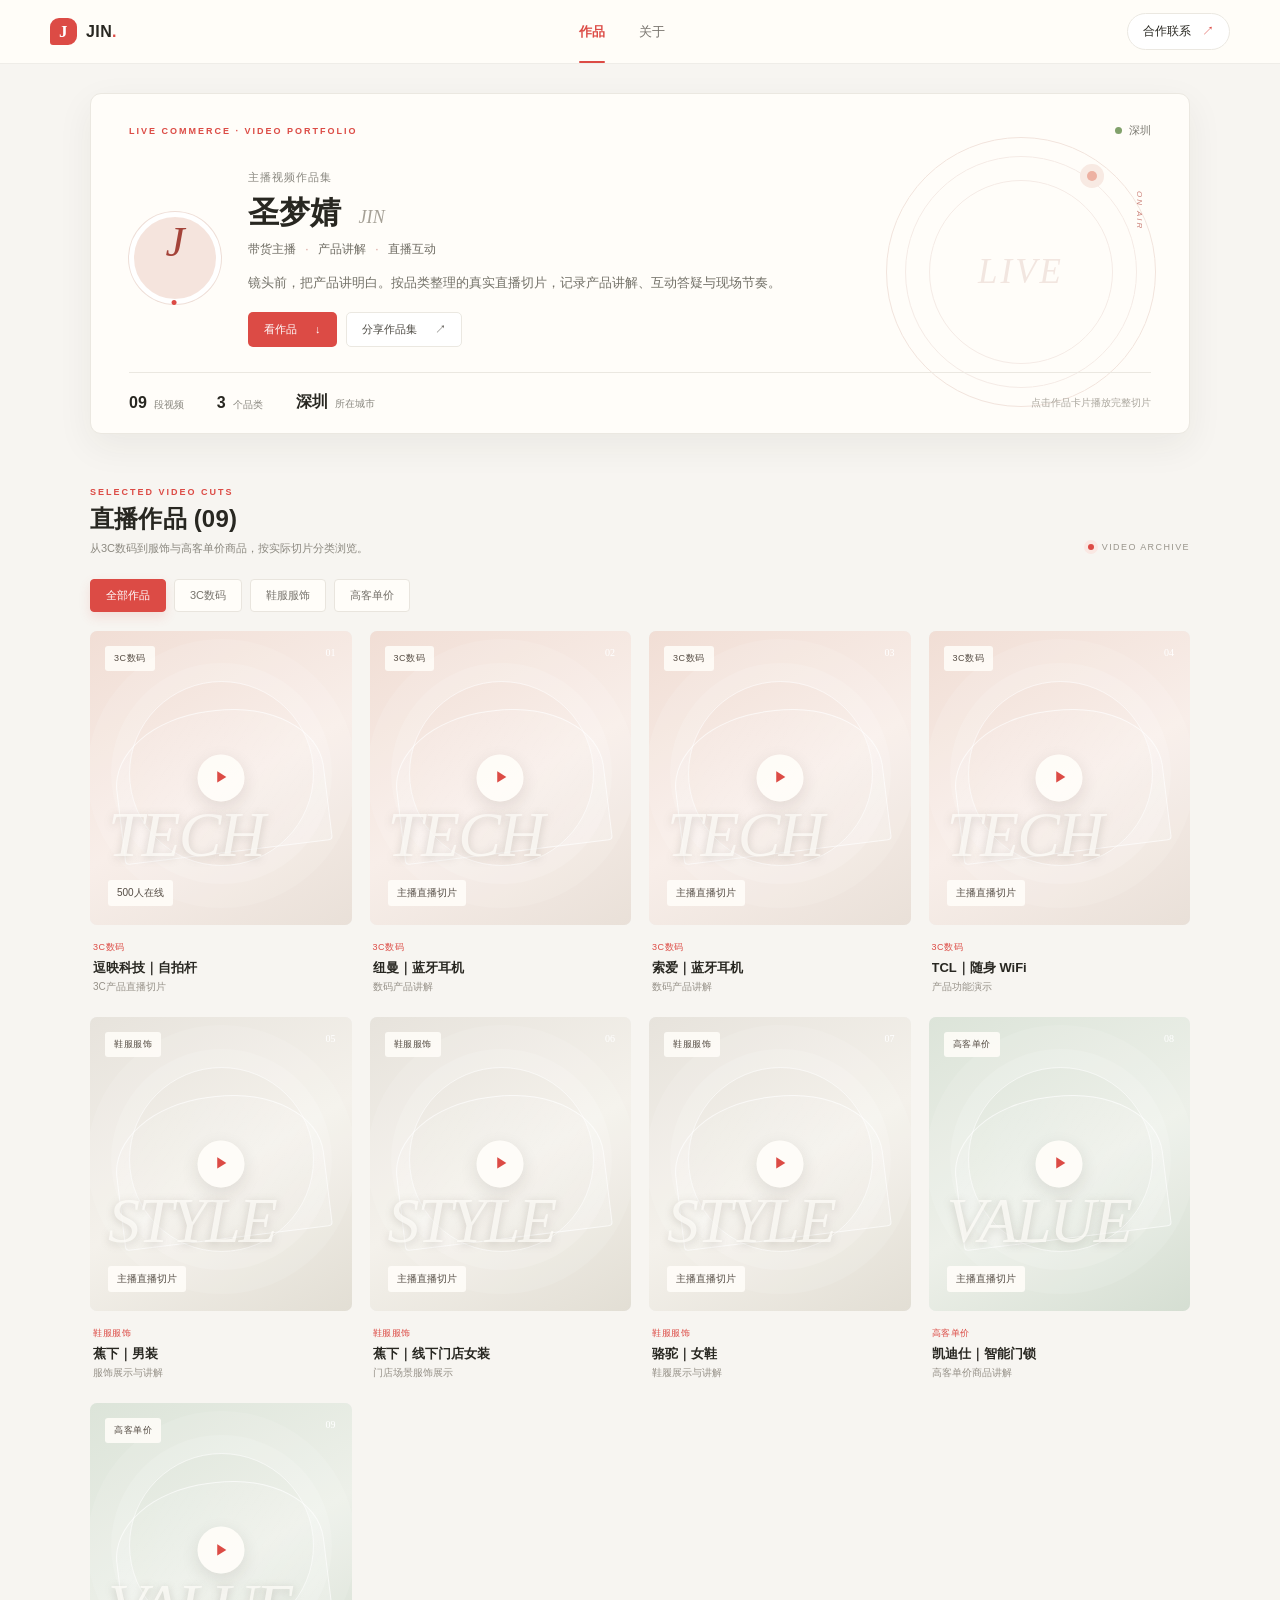
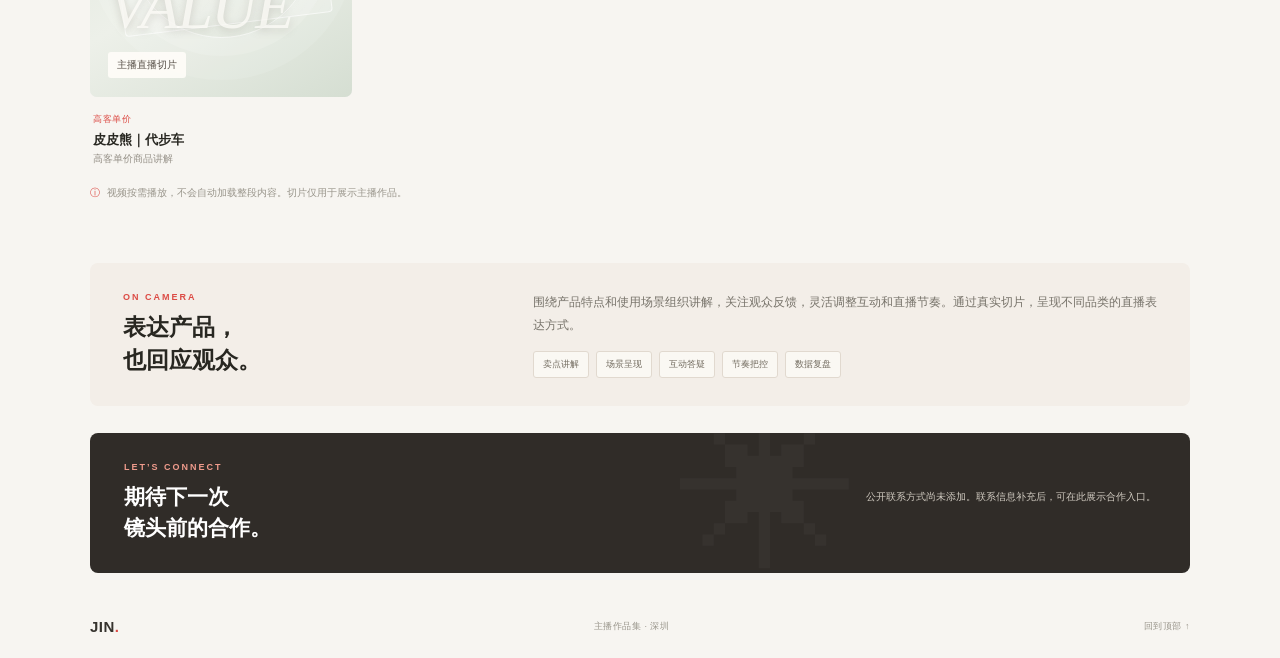
==== index.html @ 167bc9f2 "Add files via upload" ====
<!doctype html>
<html lang="zh-CN">
<head>
  <meta http-equiv="refresh" content="0; url=./showcase.html">
  <meta charset="UTF-8">
  <meta name="viewport" content="width=device-width,initial-scale=1">
  <meta name="theme-color" content="#f5f3ed">
  <meta name="description" content="主播个人视频作品集，展示直播切片、产品讲解与短视频内容。">
  <title>JIN · 主播视频作品集</title>
  <style>
    :root{--bg:#f5f3ed;--ink:#242821;--muted:#70746b;--line:#dcded4;--green:#405c3c;--lime:#d6e8a9;--white:#fffef9}
    *{box-sizing:border-box}html{scroll-behavior:smooth;scroll-padding-top:90px}body{margin:0;background:var(--bg);color:var(--ink);font-family:Inter,-apple-system,BlinkMacSystemFont,"PingFang SC","Microsoft YaHei",sans-serif}button,a,input{font:inherit}a{color:inherit;text-decoration:none}button{cursor:pointer}button:focus-visible,a:focus-visible,input:focus-visible{outline:3px solid #78964b;outline-offset:5px}button:disabled{cursor:default}::selection{background:var(--lime)}.wrap{max-width:1200px;margin:auto;padding:0 44px}
    header{position:sticky;top:0;z-index:10;background:#f5f3edf2;backdrop-filter:blur(14px);border-bottom:1px solid var(--line)}.nav{height:82px;display:flex;align-items:center;justify-content:space-between}.brand{font-size:26px;font-weight:850;letter-spacing:-1.5px}.brand i{font-style:normal;color:var(--green)}nav{display:flex;gap:30px;align-items:center;font-size:13px}.nav-contact{padding:11px 20px;border:1px solid var(--ink);border-radius:30px}.eyebrow{font-size:11px;letter-spacing:3px;text-transform:uppercase;font-weight:650}.hero{padding-top:77px;padding-bottom:70px;display:grid;grid-template-columns:1.2fr 1fr;gap:64px;align-items:center}.availability{display:inline-flex;gap:9px;align-items:center;font-size:12px;color:var(--green)}.dot{width:7px;height:7px;border-radius:50%;background:#719359}.hero h1{font-size:clamp(48px,6vw,76px);letter-spacing:-3px;line-height:1.15;margin:25px 0}.hero h1 .serif{font-family:Georgia,serif;font-weight:400;font-style:italic;color:var(--green)}.lead{font-size:20px;font-weight:500;line-height:1.6;max-width:480px}.desc{font-size:14px;line-height:1.9;color:var(--muted);max-width:440px}.actions{display:flex;gap:13px;margin:30px 0}.button{display:inline-flex;align-items:center;justify-content:center;gap:24px;border:1px solid var(--ink);background:transparent;color:var(--ink);padding:14px 23px;border-radius:6px;font-size:13px}.button.primary{background:var(--ink);color:white}.button:hover{transform:translateY(-2px)}.hero-note{font-size:11px;color:var(--muted);letter-spacing:1px}
    .hero-art{min-height:410px;position:relative;border-radius:160px 160px 12px 12px;background:#e5e7da;overflow:hidden;display:flex;justify-content:center;align-items:center}.art-orbit{position:absolute;width:340px;height:340px;border:1px solid #bcc5b1;border-radius:50%}.art-orbit.second{width:440px;height:440px}.phone{width:182px;height:310px;border-radius:28px;background:#354734;transform:rotate(9deg);padding:10px;box-shadow:18px 28px 45px #28372128;position:relative}.phone-screen{height:100%;border:1px solid #b1c29e60;border-radius:20px;background:linear-gradient(155deg,#63815b,#2b3b2a);display:flex;align-items:center;justify-content:center;position:relative;overflow:hidden}.screen-word{font-family:Georgia,serif;font-size:67px;font-style:italic;color:#e9eddb;letter-spacing:-6px;transform:rotate(-9deg)}.screen-top{position:absolute;top:16px;left:17px;font-size:8px;color:#e0e6d7;letter-spacing:2px}.screen-bottom{position:absolute;bottom:21px;left:17px;right:17px;font-size:10px;color:#e0e6d7;border-top:1px solid #c6d1b94a;padding-top:12px;line-height:1.8}.floating-label{position:absolute;left:20px;bottom:37px;background:var(--white);border:1px solid #e1e2d8;box-shadow:0 8px 24px #2428210c;padding:14px 18px;border-radius:7px;font-size:11px;line-height:1.9;transform:rotate(-5deg)}.floating-label strong{display:block;font-size:14px}.art-corner{position:absolute;right:20px;top:30px;font-size:10px;letter-spacing:2px;color:#61715a;writing-mode:vertical-rl}.ticker{display:flex;flex-wrap:wrap;justify-content:space-between;gap:18px;padding:23px 0;border-top:1px solid var(--line);border-bottom:1px solid var(--line);font-size:12px;color:#535e4e}.ticker span:before{content:"✳";margin-right:10px;color:#71845a}
    section{padding:65px 0}.section-head{display:flex;justify-content:space-between;align-items:end;gap:20px;margin-bottom:27px}.section-head h2{font-size:32px;font-weight:600;letter-spacing:-1px;margin:10px 0 0}.section-head p{font-size:12px;color:var(--muted)}.filters{display:flex;gap:8px;flex-wrap:wrap;margin-bottom:26px}.filter{border:1px solid var(--line);border-radius:30px;padding:9px 17px;background:transparent;font-size:12px;color:var(--muted)}.filter.active{background:var(--ink);border-color:var(--ink);color:white}.grid{display:grid;grid-template-columns:repeat(2,1fr);gap:32px 25px}.card{min-width:0}.thumb{width:100%;aspect-ratio:16/10;border:0;border-radius:9px;overflow:hidden;position:relative;display:flex;align-items:center;justify-content:center;background:#e0e4d6;color:var(--ink)}.card:nth-child(4n+2) .thumb{background:#e6dfd3}.card:nth-child(4n+3) .thumb{background:#dddfe2}.card:nth-child(4n+4) .thumb{background:#e4e1da}.thumb:after{position:absolute;inset:20px;border:1px solid #ffffff88;border-radius:3px;content:"";pointer-events:none}.thumb img{position:absolute;inset:0;width:100%;height:100%;object-fit:cover}.video-code{font-family:Georgia,serif;font-style:italic;font-size:84px;opacity:.16;letter-spacing:-7px}.play{position:absolute;width:55px;height:55px;border-radius:50%;background:#fffef9e6;display:grid;place-items:center;font-size:17px;padding-left:3px;box-shadow:0 6px 25px #00000008;transition:transform .2s}.thumb:hover .play{transform:scale(1.1)}.video-label{position:absolute;left:33px;top:32px;font-size:10px;letter-spacing:2px}.video-status{position:absolute;bottom:31px;right:32px;background:#fffef9de;padding:6px 10px;border-radius:3px;font-size:10px}.card-meta{display:flex;justify-content:space-between;gap:12px;align-items:center;margin-top:17px}.card h3{font-size:17px;margin:0;font-weight:600}.card-no{font-family:Georgia,serif;font-size:15px;color:var(--muted)}.card p{font-size:12px;line-height:1.8;color:var(--muted);margin:9px 0}.tags{display:flex;gap:7px;flex-wrap:wrap}.tag{font-size:10px;border:1px solid var(--line);padding:4px 7px;border-radius:3px;color:#66715d}.empty-note{font-size:12px;color:var(--muted);line-height:1.8;border-left:2px solid #a9b799;padding-left:12px;margin-top:27px}.about{border-top:1px solid var(--line);display:grid;grid-template-columns:1fr 1.5fr;gap:60px}.about h2{font-size:32px;margin:12px 0}.about-text{font-size:16px;line-height:2;margin-top:0}.skills{display:grid;grid-template-columns:repeat(3,1fr);gap:20px;margin-top:28px}.skill{border-top:1px solid var(--line);padding-top:15px}.skill b{font-size:13px}.skill p{font-size:12px;line-height:1.8;color:var(--muted)}.contact{padding:43px;border-radius:10px;background:#e1e8d6;display:flex;justify-content:space-between;align-items:center;gap:25px}.contact h2{font-size:30px;line-height:1.5;margin:8px 0}.contact p{font-size:13px;color:#5b6951;line-height:1.8}.contact-actions{display:flex;gap:10px;flex-wrap:wrap}.contact-status{font-size:12px;color:#5b6951;max-width:240px;line-height:1.8}.contact button{white-space:nowrap}footer{display:flex;justify-content:space-between;gap:15px;padding:28px 0;font-size:10px;color:var(--muted);border-top:1px solid var(--line);letter-spacing:1px}
    dialog{border:1px solid var(--line);border-radius:12px;padding:0;background:var(--white);color:var(--ink);width:min(870px,94vw);max-height:90dvh}dialog::backdrop{background:#142013b8;backdrop-filter:blur(5px)}.dialog-head{display:flex;align-items:center;justify-content:space-between;gap:15px;padding:18px 22px;border-bottom:1px solid var(--line)}.dialog-head h3{margin:0;font-size:15px}.close{background:transparent;border:1px solid var(--line);border-radius:50%;width:32px;height:32px;font-size:20px}.dialog-body{padding:22px}.dialog-body video{width:100%;max-height:65dvh;background:#161b15;border-radius:6px;display:block}.placeholder{padding:34px 10px;text-align:center}.placeholder h4{font-size:21px;margin:0 0 14px}.placeholder p{font-size:13px;color:var(--muted);line-height:1.9;max-width:420px;margin:0 auto 22px}.placeholder input{max-width:100%;font-size:12px}.toast{position:fixed;bottom:25px;left:50%;transform:translateX(-50%);background:var(--ink);color:#fff;padding:12px 20px;font-size:12px;border-radius:5px;z-index:30;max-width:90vw;text-align:center}
    @media(min-width:1500px){.hero{padding-top:95px;padding-bottom:90px}}@media(max-width:800px){.wrap{padding:0 24px}.hero{gap:28px;padding-top:42px;padding-bottom:42px}.hero h1{font-size:51px}.hero-art{min-height:355px}.phone{width:155px;height:265px}.floating-label{left:8px;font-size:9px;padding:10px}.floating-label strong{font-size:12px}.about{gap:30px}.skills{gap:10px}.contact{padding:28px}.contact h2{font-size:25px}}@media(max-width:580px){.wrap{padding:0 20px}.nav{height:68px}nav{gap:16px;font-size:12px}.nav-contact{padding:8px 12px}.hero{grid-template-columns:1fr;gap:30px}.hero h1{font-size:57px;margin:20px 0}.hero-art{min-height:310px;border-radius:130px 130px 8px 8px}.phone{height:260px}.floating-label{left:26px;bottom:26px}.art-orbit{width:280px;height:280px}.art-orbit.second{width:380px;height:380px}.lead{font-size:18px}.ticker{justify-content:start;gap:15px 24px;font-size:11px}section{padding:45px 0}.section-head{align-items:start}.section-head h2{font-size:28px}.section-head p{max-width:110px;line-height:1.8;margin:20px 0 0}.grid{grid-template-columns:1fr;gap:28px}.about{grid-template-columns:1fr;gap:15px}.skills{grid-template-columns:1fr}.skill p{margin-bottom:0}.contact{flex-direction:column;align-items:start;padding:26px}.contact h2{font-size:26px}footer{font-size:9px;letter-spacing:0}.button{padding:13px 19px}.hero-note{font-size:10px}}@media(prefers-reduced-motion:reduce){html{scroll-behavior:auto}*,*:before,*:after{transition:none!important}}
  </style>
</head>
<body>
  <header><div class="wrap nav"><a class="brand" href="#" aria-label="返回首页">JIN<i>.</i></a><nav aria-label="主导航"><a href="#works">作品</a><a href="#about">关于</a><a class="nav-contact" href="#contact">联系合作 ↗</a></nav></div></header>
  <main class="wrap">
    <section class="hero">
      <div>
        <div class="availability"><span class="dot"></span><span id="location">深圳 · 主播作品档案</span></div>
        <h1>你好，我是<span id="name">圣梦婧</span>。<br><span class="serif">On air,</span> 用心表达。</h1>
        <p class="lead" id="introduction">把产品讲清楚，让观众愿意多停留一会。</p>
        <p class="desc" id="description">关注产品表达、直播互动与节奏把控。这里用于展示直播切片、产品讲解和短视频作品。</p>
        <div class="actions"><a class="button primary" href="#works">浏览视频作品 <span>↗</span></a><a class="button" href="#contact">联系合作 <span>→</span></a></div>
        <div class="hero-note">LIVE COMMERCE / PRODUCT STORYTELLING</div>
      </div>
      <div class="hero-art" role="img" aria-label="以手机和JIN字样组成的主播作品集装饰插画">
        <div class="art-orbit"></div><div class="art-orbit second"></div>
        <div class="phone"><div class="phone-screen"><span class="screen-top">PERSONAL PORTFOLIO</span><span class="screen-word">Jin.</span><div class="screen-bottom">让每一次讲解<br>都有值得被听见的理由。</div></div></div>
        <div class="floating-label">PRODUCT × CONTENT<strong>讲解 · 互动 · 节奏</strong></div><span class="art-corner">A VOICE BEHIND THE PRODUCT</span>
      </div>
    </section>
    <div class="ticker" aria-label="能力方向"><span>产品讲解</span><span>直播互动</span><span>场景表达</span><span>内容剪辑</span><span>数据复盘</span></div>
    <section id="works">
      <div class="section-head"><div><div class="eyebrow">SELECTED WORK</div><h2>让作品说话。</h2></div><p>直播切片 / 产品讲解 / 短视频</p></div>
      <div class="filters" id="filters" aria-label="作品分类"></div>
      <div class="grid" id="video-grid"></div>
      <p class="empty-note" id="empty-note">作品位已预留，真实视频待补充。当前没有公开视频，不代表实际合作案例。</p>
    </section>
    <section class="about" id="about">
      <div><div class="eyebrow">BEHIND THE CAMERA</div><h2>不只出镜，<br>也关心内容本身。</h2></div>
      <div><p class="about-text">好的讲解，从理解产品和观众开始。把复杂信息讲得清楚，把真实使用场景讲得具体，再根据互动反馈调整节奏。</p>
        <div class="skills"><div class="skill"><b>01 / 卖点表达</b><p>从功能、需求和使用场景中，找到容易理解的讲解切入点。</p></div><div class="skill"><b>02 / 现场互动</b><p>关注观众提问与即时反馈，配合直播流程组织内容。</p></div><div class="skill"><b>03 / 复盘调整</b><p>结合内容表现和直播反馈，持续调整表达与节奏。</p></div></div>
      </div>
    </section>
    <section id="contact"><div class="contact"><div><div class="eyebrow">LET’S TALK</div><h2>下一场直播，<br>聊聊我们能做什么。</h2><p>主播岗位 · 直播合作 · 产品视频</p></div><div id="contact-actions" class="contact-actions"></div></div></section>
    <footer><span id="copyright">© JIN · 主播视频作品集</span><span>认真表达，真实呈现。 ↑ <a href="#">返回顶部</a></span></footer>
  </main>
  <dialog id="video-dialog" aria-labelledby="dialog-title"><div class="dialog-head"><h3 id="dialog-title">视频作品</h3><button class="close" id="close-dialog" aria-label="关闭视频">×</button></div><div class="dialog-body" id="dialog-body"></div></dialog>
  <script src="./portfolio.config.js"></script>
  <script>
    (() => {
      const c = window.PORTFOLIO || {};
      const $ = id => document.getElementById(id);
      const videos = Array.isArray(c.videos) ? c.videos : [];
      const safeUrl = value => {
        if (typeof value !== "string" || !value.trim()) return "";
        try { const u = new URL(value, location.href); return ["http:", "https:"].includes(u.protocol) ? u.href : ""; } catch { return ""; }
      };
      const text = (tag, content, cls) => { const e = document.createElement(tag); e.textContent = content; if (cls) e.className = cls; return e; };
      if (c.name) { $("name").textContent = c.name; document.title = `${c.name} · 主播视频作品集`; }
      $("location").textContent = `${c.city || "深圳"} · 主播作品档案`;
      if (c.introduction) $("introduction").textContent = c.introduction;
      if (c.description) $("description").textContent = c.description;
      $("copyright").textContent = `© ${new Date().getFullYear()} ${c.englishName || "JIN"} · 主播视频作品集`;
      let objectUrl = null;
      const dialog = $("video-dialog");
      function cleanup() {
        const v = dialog.querySelector("video");
        if (v) { v.pause(); v.removeAttribute("src"); v.load(); }
        if (objectUrl) { URL.revokeObjectURL(objectUrl); objectUrl = null; }
        $("dialog-body").replaceChildren();
      }
      function mountVideo(src, title) {
        const v = document.createElement("video");
        v.controls = true; v.playsInline = true; v.preload = "metadata"; v.src = src;
        v.setAttribute("aria-label", title);
        const error = text("p", "视频无法加载。请检查地址是否公开可访问，以及视频是否为浏览器支持的格式。", "empty-note");
        error.hidden = true; v.addEventListener("error", () => { error.hidden = false; });
        $("dialog-body").replaceChildren(v, error);
      }
      function openVideo(item) {
        cleanup(); $("dialog-title").textContent = item.title;
        if (safeUrl(item.src)) mountVideo(safeUrl(item.src), item.title);
        else {
          const box = document.createElement("div"); box.className = "placeholder";
          box.append(text("h4", "这一段，留给真实作品。"), text("p", "该作品尚未配置公开视频。你可以选择本机视频预览，但不会上传；其他访客看不到本次选择。"));
          const input = document.createElement("input"); input.type = "file"; input.accept = "video/*"; input.setAttribute("aria-label", "选择本机视频，仅本机预览");
          input.addEventListener("change", () => {
            const file = input.files && input.files[0];
            if (!file) return;
            if (file.type && !file.type.startsWith("video/")) { toast("请选择视频文件"); return; }
            objectUrl = URL.createObjectURL(file); mountVideo(objectUrl, item.title);
          });
          box.append(input); $("dialog-body").append(box);
        }
        dialog.showModal();
      }
      function render(filter = "全部作品") {
        $("video-grid").replaceChildren();
        videos.filter(v => filter === "全部作品" || v.category === filter).forEach((item, index) => {
          const article = document.createElement("article"); article.className = "card";
          const button = document.createElement("button"); button.className = "thumb"; button.type = "button"; button.setAttribute("aria-label", `${safeUrl(item.src) ? "播放" : "查看待补充作品"}：${item.title}`);
          if (safeUrl(item.poster)) { const img = document.createElement("img"); img.src = safeUrl(item.poster); img.alt = ""; img.loading = "lazy"; button.append(img); }
          else button.append(text("span", c.englishName || "Jin.", "video-code"));
          button.append(text("span", "▶", "play"), text("span", item.category || "视频作品", "video-label"), text("span", safeUrl(item.src) ? "播放作品 ↗" : "待添加视频", "video-status"));
          button.addEventListener("click", () => openVideo(item));
          const meta = document.createElement("div"); meta.className = "card-meta"; meta.append(text("h3", item.title), text("span", String(index + 1).padStart(2, "0"), "card-no"));
          const tags = document.createElement("div"); tags.className = "tags"; (Array.isArray(item.tags) ? item.tags : []).forEach(t => tags.append(text("span", t, "tag")));
          article.append(button, meta, text("p", item.subtitle || ""), tags); $("video-grid").append(article);
        });
      }
      ["全部作品", ...new Set(videos.map(v => v.category).filter(Boolean))].forEach((label, index) => {
        const b = text("button", label, "filter" + (index === 0 ? " active" : "")); b.type = "button"; b.setAttribute("aria-pressed", index === 0 ? "true" : "false");
        b.addEventListener("click", () => { document.querySelectorAll(".filter").forEach(x => { x.classList.toggle("active", x === b); x.setAttribute("aria-pressed", x === b ? "true" : "false"); }); render(label); });
        $("filters").append(b);
      });
      const ready = videos.filter(v => safeUrl(v.src)).length;
      $("empty-note").hidden = ready === videos.length && videos.length > 0;
      if (ready) $("empty-note").textContent = "部分作品仍在整理中，标注“待添加视频”的作品位暂无公开视频。";
      function toast(message) {
        document.querySelector(".toast")?.remove(); const el = text("div", message, "toast"); el.setAttribute("role", "status"); document.body.append(el); setTimeout(() => el.remove(), 4000);
      }
      const contact = $("contact-actions");
      if (typeof c.email === "string" && /^[^\s@]+@[^\s@]+\.[^\s@]+$/.test(c.email)) {
        const a = text("a", "发送邮件 ↗", "button primary"); a.href = `mailto:${encodeURIComponent(c.email)}`; contact.append(a);
      }
      if (typeof c.wechat === "string" && c.wechat.trim()) {
        const b = text("button", "复制微信号", "button"); b.type = "button";
        b.addEventListener("click", async () => { try { await navigator.clipboard.writeText(c.wechat); toast("微信号已复制"); } catch { toast(`微信号：${c.wechat}`); } }); contact.append(b);
      }
      if (safeUrl(c.resumeUrl)) { const a = text("a", "查看简历 ↗", "button"); a.href = safeUrl(c.resumeUrl); a.target = "_blank"; a.rel = "noopener noreferrer"; contact.append(a); }
      if (!contact.children.length) contact.append(text("p", "联系方式尚未公开，可通过分享此页面的人联系本人。", "contact-status"));
      $("close-dialog").addEventListener("click", () => dialog.close());
      dialog.addEventListener("close", cleanup);
      dialog.addEventListener("click", e => { const r = dialog.getBoundingClientRect(); if (e.target === dialog && (e.clientX < r.left || e.clientX > r.right || e.clientY < r.top || e.clientY > r.bottom)) dialog.close(); });
      render();
    })();
  </script>
</body>
</html>
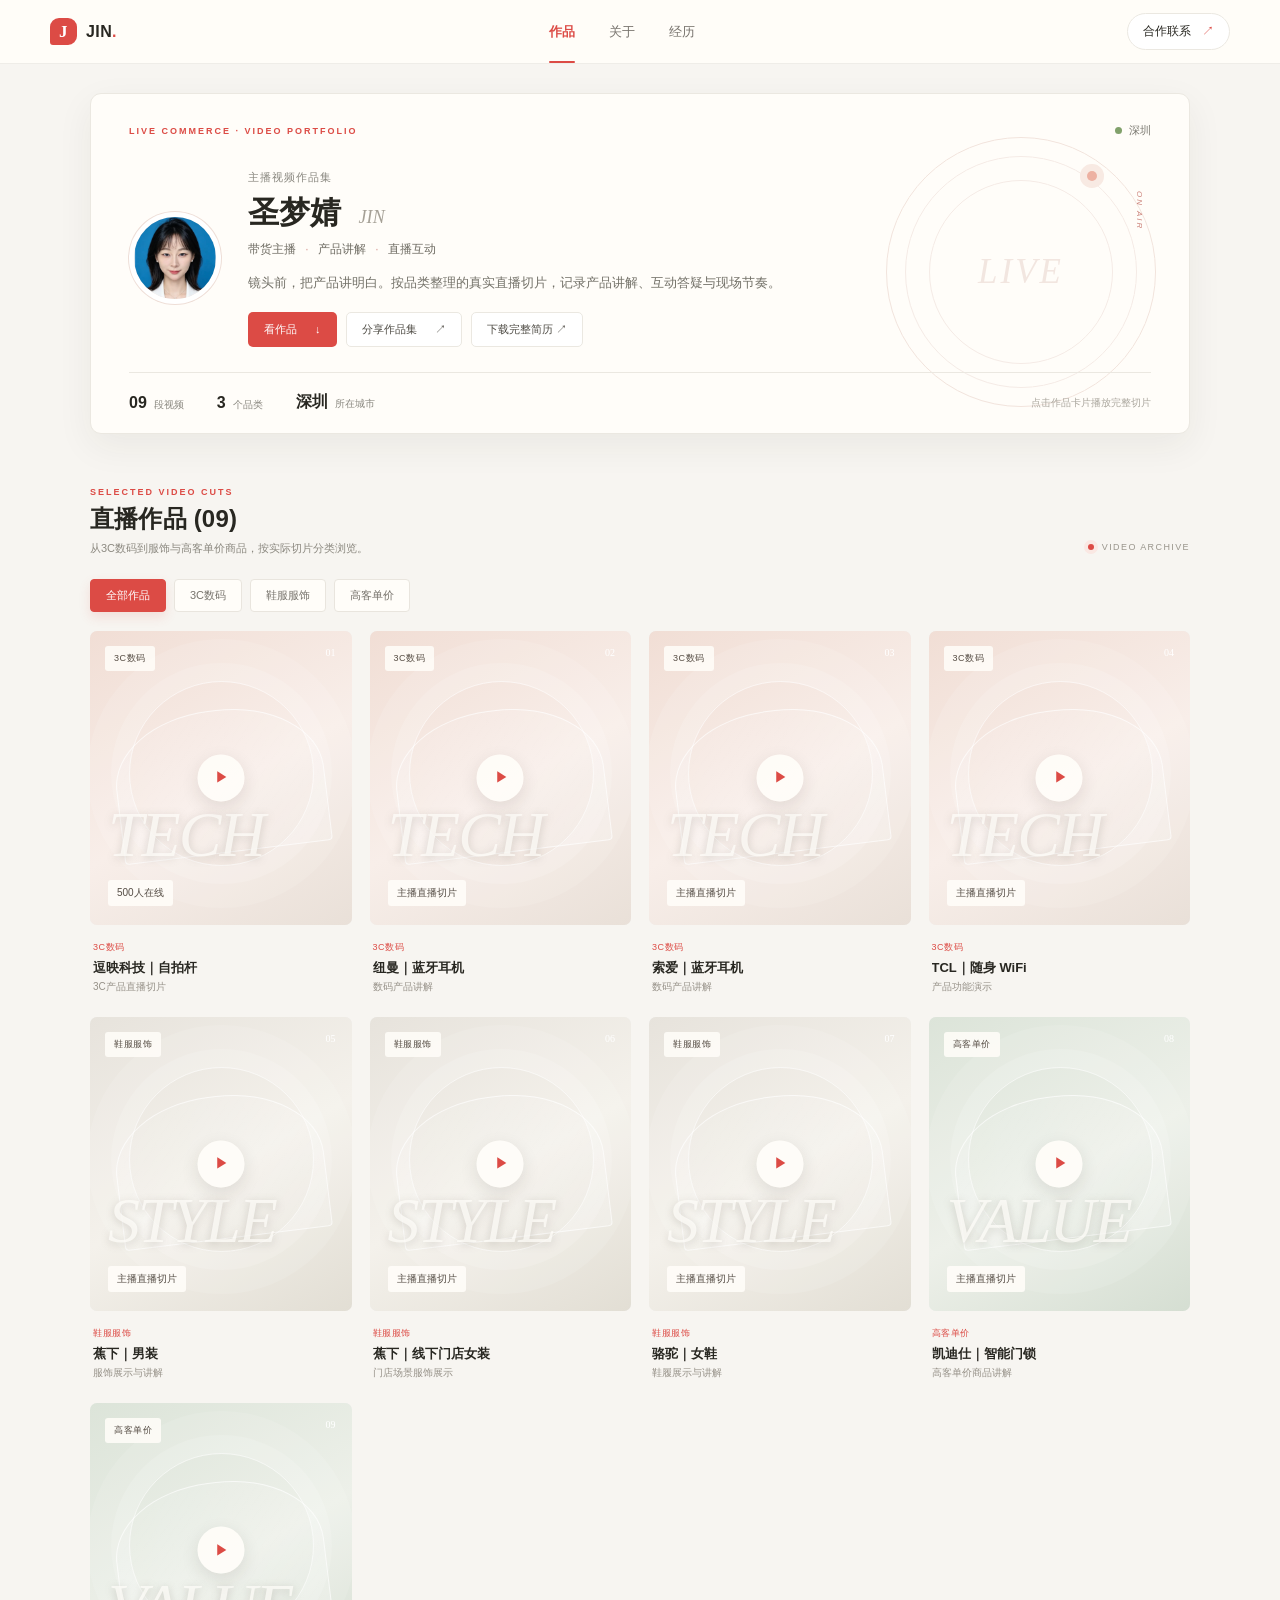
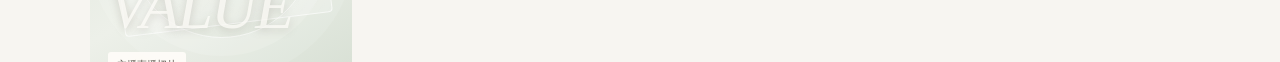
==== commit c30b1b92: "更新主播作品集与联系方式" ====
--- a/index.html
+++ b/index.html
@@ -11,7 +11,7 @@
     :root{--bg:#f5f3ed;--ink:#242821;--muted:#70746b;--line:#dcded4;--green:#405c3c;--lime:#d6e8a9;--white:#fffef9}
     *{box-sizing:border-box}html{scroll-behavior:smooth;scroll-padding-top:90px}body{margin:0;background:var(--bg);color:var(--ink);font-family:Inter,-apple-system,BlinkMacSystemFont,"PingFang SC","Microsoft YaHei",sans-serif}button,a,input{font:inherit}a{color:inherit;text-decoration:none}button{cursor:pointer}button:focus-visible,a:focus-visible,input:focus-visible{outline:3px solid #78964b;outline-offset:5px}button:disabled{cursor:default}::selection{background:var(--lime)}.wrap{max-width:1200px;margin:auto;padding:0 44px}
     header{position:sticky;top:0;z-index:10;background:#f5f3edf2;backdrop-filter:blur(14px);border-bottom:1px solid var(--line)}.nav{height:82px;display:flex;align-items:center;justify-content:space-between}.brand{font-size:26px;font-weight:850;letter-spacing:-1.5px}.brand i{font-style:normal;color:var(--green)}nav{display:flex;gap:30px;align-items:center;font-size:13px}.nav-contact{padding:11px 20px;border:1px solid var(--ink);border-radius:30px}.eyebrow{font-size:11px;letter-spacing:3px;text-transform:uppercase;font-weight:650}.hero{padding-top:77px;padding-bottom:70px;display:grid;grid-template-columns:1.2fr 1fr;gap:64px;align-items:center}.availability{display:inline-flex;gap:9px;align-items:center;font-size:12px;color:var(--green)}.dot{width:7px;height:7px;border-radius:50%;background:#719359}.hero h1{font-size:clamp(48px,6vw,76px);letter-spacing:-3px;line-height:1.15;margin:25px 0}.hero h1 .serif{font-family:Georgia,serif;font-weight:400;font-style:italic;color:var(--green)}.lead{font-size:20px;font-weight:500;line-height:1.6;max-width:480px}.desc{font-size:14px;line-height:1.9;color:var(--muted);max-width:440px}.actions{display:flex;gap:13px;margin:30px 0}.button{display:inline-flex;align-items:center;justify-content:center;gap:24px;border:1px solid var(--ink);background:transparent;color:var(--ink);padding:14px 23px;border-radius:6px;font-size:13px}.button.primary{background:var(--ink);color:white}.button:hover{transform:translateY(-2px)}.hero-note{font-size:11px;color:var(--muted);letter-spacing:1px}
-    .hero-art{min-height:410px;position:relative;border-radius:160px 160px 12px 12px;background:#e5e7da;overflow:hidden;display:flex;justify-content:center;align-items:center}.art-orbit{position:absolute;width:340px;height:340px;border:1px solid #bcc5b1;border-radius:50%}.art-orbit.second{width:440px;height:440px}.phone{width:182px;height:310px;border-radius:28px;background:#354734;transform:rotate(9deg);padding:10px;box-shadow:18px 28px 45px #28372128;position:relative}.phone-screen{height:100%;border:1px solid #b1c29e60;border-radius:20px;background:linear-gradient(155deg,#63815b,#2b3b2a);display:flex;align-items:center;justify-content:center;position:relative;overflow:hidden}.screen-word{font-family:Georgia,serif;font-size:67px;font-style:italic;color:#e9eddb;letter-spacing:-6px;transform:rotate(-9deg)}.screen-top{position:absolute;top:16px;left:17px;font-size:8px;color:#e0e6d7;letter-spacing:2px}.screen-bottom{position:absolute;bottom:21px;left:17px;right:17px;font-size:10px;color:#e0e6d7;border-top:1px solid #c6d1b94a;padding-top:12px;line-height:1.8}.floating-label{position:absolute;left:20px;bottom:37px;background:var(--white);border:1px solid #e1e2d8;box-shadow:0 8px 24px #2428210c;padding:14px 18px;border-radius:7px;font-size:11px;line-height:1.9;transform:rotate(-5deg)}.floating-label strong{display:block;font-size:14px}.art-corner{position:absolute;right:20px;top:30px;font-size:10px;letter-spacing:2px;color:#61715a;writing-mode:vertical-rl}.ticker{display:flex;flex-wrap:wrap;justify-content:space-between;gap:18px;padding:23px 0;border-top:1px solid var(--line);border-bottom:1px solid var(--line);font-size:12px;color:#535e4e}.ticker span:before{content:"✳";margin-right:10px;color:#71845a}
+    .hero-art{min-height:410px;position:relative;border-radius:160px 160px 12px 12px;background:#e5e7da;overflow:hidden;display:flex;justify-content:center;align-items:center}.art-orbit{position:absolute;width:340px;height:340px;border:1px solid #bcc5b1;border-radius:50%}.art-orbit.second{width:440px;height:440px}.phone{width:182px;height:310px;border-radius:28px;background:#354734;transform:rotate(9deg);padding:10px;box-shadow:18px 28px 45px #28372128;position:relative}.phone-screen{height:100%;border:1px solid #b1c29e60;border-radius:20px;background:linear-gradient(155deg,#63815b,#2b3b2a);display:flex;align-items:center;justify-content:center;position:relative;overflow:hidden}.screen-word{font-family:Georgia,serif;font-size:67px;font-style:italic;color:#e9eddb;letter-spacing:-6px;transform:rotate(-9deg)}.screen-top{position:absolute;top:16px;left:17px;font-size:8px;color:#e0e6d7;letter-spacing:2px}.screen-bottom{position:absolute;bottom:21px;left:17px;right:17px;font-size:10px;color:#e0e6d7;border-top:1px solid #c6d1b94a;padding-top:12px;line-height:1.8}.floating-label{position:absolute;left:20px;bottom:37px;background:var(--white);border:1px solid #e1e2d8;box-shadow:0 8px 24px #2428210c;padding:14px 18px;border-radius:7px;font-size:11px;line-height:1.9;transform:rotate(-5deg)}.floating-label strong{display:block;font-size:14px}.art-corner{position:absolute;right:20px;top:30px;font-size:10px;letter-spacing:2px;color:#61715a;writing-mode:vertical-rl}.ticker{display:flex;flex-wrap:wrap;justify-content:space-between;gap:18px;padding:23px 0;border-top:1px solid var(--line);border-bottom:1px solid var(--line);font-size:12px;color:#535e4e}.ticker span:before{content:"";margin-right:0;color:transparent}
     section{padding:65px 0}.section-head{display:flex;justify-content:space-between;align-items:end;gap:20px;margin-bottom:27px}.section-head h2{font-size:32px;font-weight:600;letter-spacing:-1px;margin:10px 0 0}.section-head p{font-size:12px;color:var(--muted)}.filters{display:flex;gap:8px;flex-wrap:wrap;margin-bottom:26px}.filter{border:1px solid var(--line);border-radius:30px;padding:9px 17px;background:transparent;font-size:12px;color:var(--muted)}.filter.active{background:var(--ink);border-color:var(--ink);color:white}.grid{display:grid;grid-template-columns:repeat(2,1fr);gap:32px 25px}.card{min-width:0}.thumb{width:100%;aspect-ratio:16/10;border:0;border-radius:9px;overflow:hidden;position:relative;display:flex;align-items:center;justify-content:center;background:#e0e4d6;color:var(--ink)}.card:nth-child(4n+2) .thumb{background:#e6dfd3}.card:nth-child(4n+3) .thumb{background:#dddfe2}.card:nth-child(4n+4) .thumb{background:#e4e1da}.thumb:after{position:absolute;inset:20px;border:1px solid #ffffff88;border-radius:3px;content:"";pointer-events:none}.thumb img{position:absolute;inset:0;width:100%;height:100%;object-fit:cover}.video-code{font-family:Georgia,serif;font-style:italic;font-size:84px;opacity:.16;letter-spacing:-7px}.play{position:absolute;width:55px;height:55px;border-radius:50%;background:#fffef9e6;display:grid;place-items:center;font-size:17px;padding-left:3px;box-shadow:0 6px 25px #00000008;transition:transform .2s}.thumb:hover .play{transform:scale(1.1)}.video-label{position:absolute;left:33px;top:32px;font-size:10px;letter-spacing:2px}.video-status{position:absolute;bottom:31px;right:32px;background:#fffef9de;padding:6px 10px;border-radius:3px;font-size:10px}.card-meta{display:flex;justify-content:space-between;gap:12px;align-items:center;margin-top:17px}.card h3{font-size:17px;margin:0;font-weight:600}.card-no{font-family:Georgia,serif;font-size:15px;color:var(--muted)}.card p{font-size:12px;line-height:1.8;color:var(--muted);margin:9px 0}.tags{display:flex;gap:7px;flex-wrap:wrap}.tag{font-size:10px;border:1px solid var(--line);padding:4px 7px;border-radius:3px;color:#66715d}.empty-note{font-size:12px;color:var(--muted);line-height:1.8;border-left:2px solid #a9b799;padding-left:12px;margin-top:27px}.about{border-top:1px solid var(--line);display:grid;grid-template-columns:1fr 1.5fr;gap:60px}.about h2{font-size:32px;margin:12px 0}.about-text{font-size:16px;line-height:2;margin-top:0}.skills{display:grid;grid-template-columns:repeat(3,1fr);gap:20px;margin-top:28px}.skill{border-top:1px solid var(--line);padding-top:15px}.skill b{font-size:13px}.skill p{font-size:12px;line-height:1.8;color:var(--muted)}.contact{padding:43px;border-radius:10px;background:#e1e8d6;display:flex;justify-content:space-between;align-items:center;gap:25px}.contact h2{font-size:30px;line-height:1.5;margin:8px 0}.contact p{font-size:13px;color:#5b6951;line-height:1.8}.contact-actions{display:flex;gap:10px;flex-wrap:wrap}.contact-status{font-size:12px;color:#5b6951;max-width:240px;line-height:1.8}.contact button{white-space:nowrap}footer{display:flex;justify-content:space-between;gap:15px;padding:28px 0;font-size:10px;color:var(--muted);border-top:1px solid var(--line);letter-spacing:1px}
     dialog{border:1px solid var(--line);border-radius:12px;padding:0;background:var(--white);color:var(--ink);width:min(870px,94vw);max-height:90dvh}dialog::backdrop{background:#142013b8;backdrop-filter:blur(5px)}.dialog-head{display:flex;align-items:center;justify-content:space-between;gap:15px;padding:18px 22px;border-bottom:1px solid var(--line)}.dialog-head h3{margin:0;font-size:15px}.close{background:transparent;border:1px solid var(--line);border-radius:50%;width:32px;height:32px;font-size:20px}.dialog-body{padding:22px}.dialog-body video{width:100%;max-height:65dvh;background:#161b15;border-radius:6px;display:block}.placeholder{padding:34px 10px;text-align:center}.placeholder h4{font-size:21px;margin:0 0 14px}.placeholder p{font-size:13px;color:var(--muted);line-height:1.9;max-width:420px;margin:0 auto 22px}.placeholder input{max-width:100%;font-size:12px}.toast{position:fixed;bottom:25px;left:50%;transform:translateX(-50%);background:var(--ink);color:#fff;padding:12px 20px;font-size:12px;border-radius:5px;z-index:30;max-width:90vw;text-align:center}
     @media(min-width:1500px){.hero{padding-top:95px;padding-bottom:90px}}@media(max-width:800px){.wrap{padding:0 24px}.hero{gap:28px;padding-top:42px;padding-bottom:42px}.hero h1{font-size:51px}.hero-art{min-height:355px}.phone{width:155px;height:265px}.floating-label{left:8px;font-size:9px;padding:10px}.floating-label strong{font-size:12px}.about{gap:30px}.skills{gap:10px}.contact{padding:28px}.contact h2{font-size:25px}}@media(max-width:580px){.wrap{padding:0 20px}.nav{height:68px}nav{gap:16px;font-size:12px}.nav-contact{padding:8px 12px}.hero{grid-template-columns:1fr;gap:30px}.hero h1{font-size:57px;margin:20px 0}.hero-art{min-height:310px;border-radius:130px 130px 8px 8px}.phone{height:260px}.floating-label{left:26px;bottom:26px}.art-orbit{width:280px;height:280px}.art-orbit.second{width:380px;height:380px}.lead{font-size:18px}.ticker{justify-content:start;gap:15px 24px;font-size:11px}section{padding:45px 0}.section-head{align-items:start}.section-head h2{font-size:28px}.section-head p{max-width:110px;line-height:1.8;margin:20px 0 0}.grid{grid-template-columns:1fr;gap:28px}.about{grid-template-columns:1fr;gap:15px}.skills{grid-template-columns:1fr}.skill p{margin-bottom:0}.contact{flex-direction:column;align-items:start;padding:26px}.contact h2{font-size:26px}footer{font-size:9px;letter-spacing:0}.button{padding:13px 19px}.hero-note{font-size:10px}}@media(prefers-reduced-motion:reduce){html{scroll-behavior:auto}*,*:before,*:after{transition:none!important}}
@@ -52,7 +52,7 @@
     <footer><span id="copyright">© JIN · 主播视频作品集</span><span>认真表达，真实呈现。 ↑ <a href="#">返回顶部</a></span></footer>
   </main>
   <dialog id="video-dialog" aria-labelledby="dialog-title"><div class="dialog-head"><h3 id="dialog-title">视频作品</h3><button class="close" id="close-dialog" aria-label="关闭视频">×</button></div><div class="dialog-body" id="dialog-body"></div></dialog>
-  <script src="./portfolio.config.js"></script>
+  <script src="./portfolio.config.js?v=resume-2026-11-13-contact"></script>
   <script>
     (() => {
       const c = window.PORTFOLIO || {};
@@ -127,8 +127,11 @@
         document.querySelector(".toast")?.remove(); const el = text("div", message, "toast"); el.setAttribute("role", "status"); document.body.append(el); setTimeout(() => el.remove(), 4000);
       }
       const contact = $("contact-actions");
+      if (typeof c.phone === "string" && /^[+\d\s()-]{8,24}$/.test(c.phone)) {
+        const a = text("a", `手机：${c.phone}`, "button primary"); a.href = `tel:${c.phone.replace(/[^\d+]/g, "")}`; contact.append(a);
+      }
       if (typeof c.email === "string" && /^[^\s@]+@[^\s@]+\.[^\s@]+$/.test(c.email)) {
-        const a = text("a", "发送邮件 ↗", "button primary"); a.href = `mailto:${encodeURIComponent(c.email)}`; contact.append(a);
+        const a = text("a", `邮箱：${c.email}`, "button"); a.href = `mailto:${encodeURIComponent(c.email)}`; contact.append(a);
       }
       if (typeof c.wechat === "string" && c.wechat.trim()) {
         const b = text("button", "复制微信号", "button"); b.type = "button";
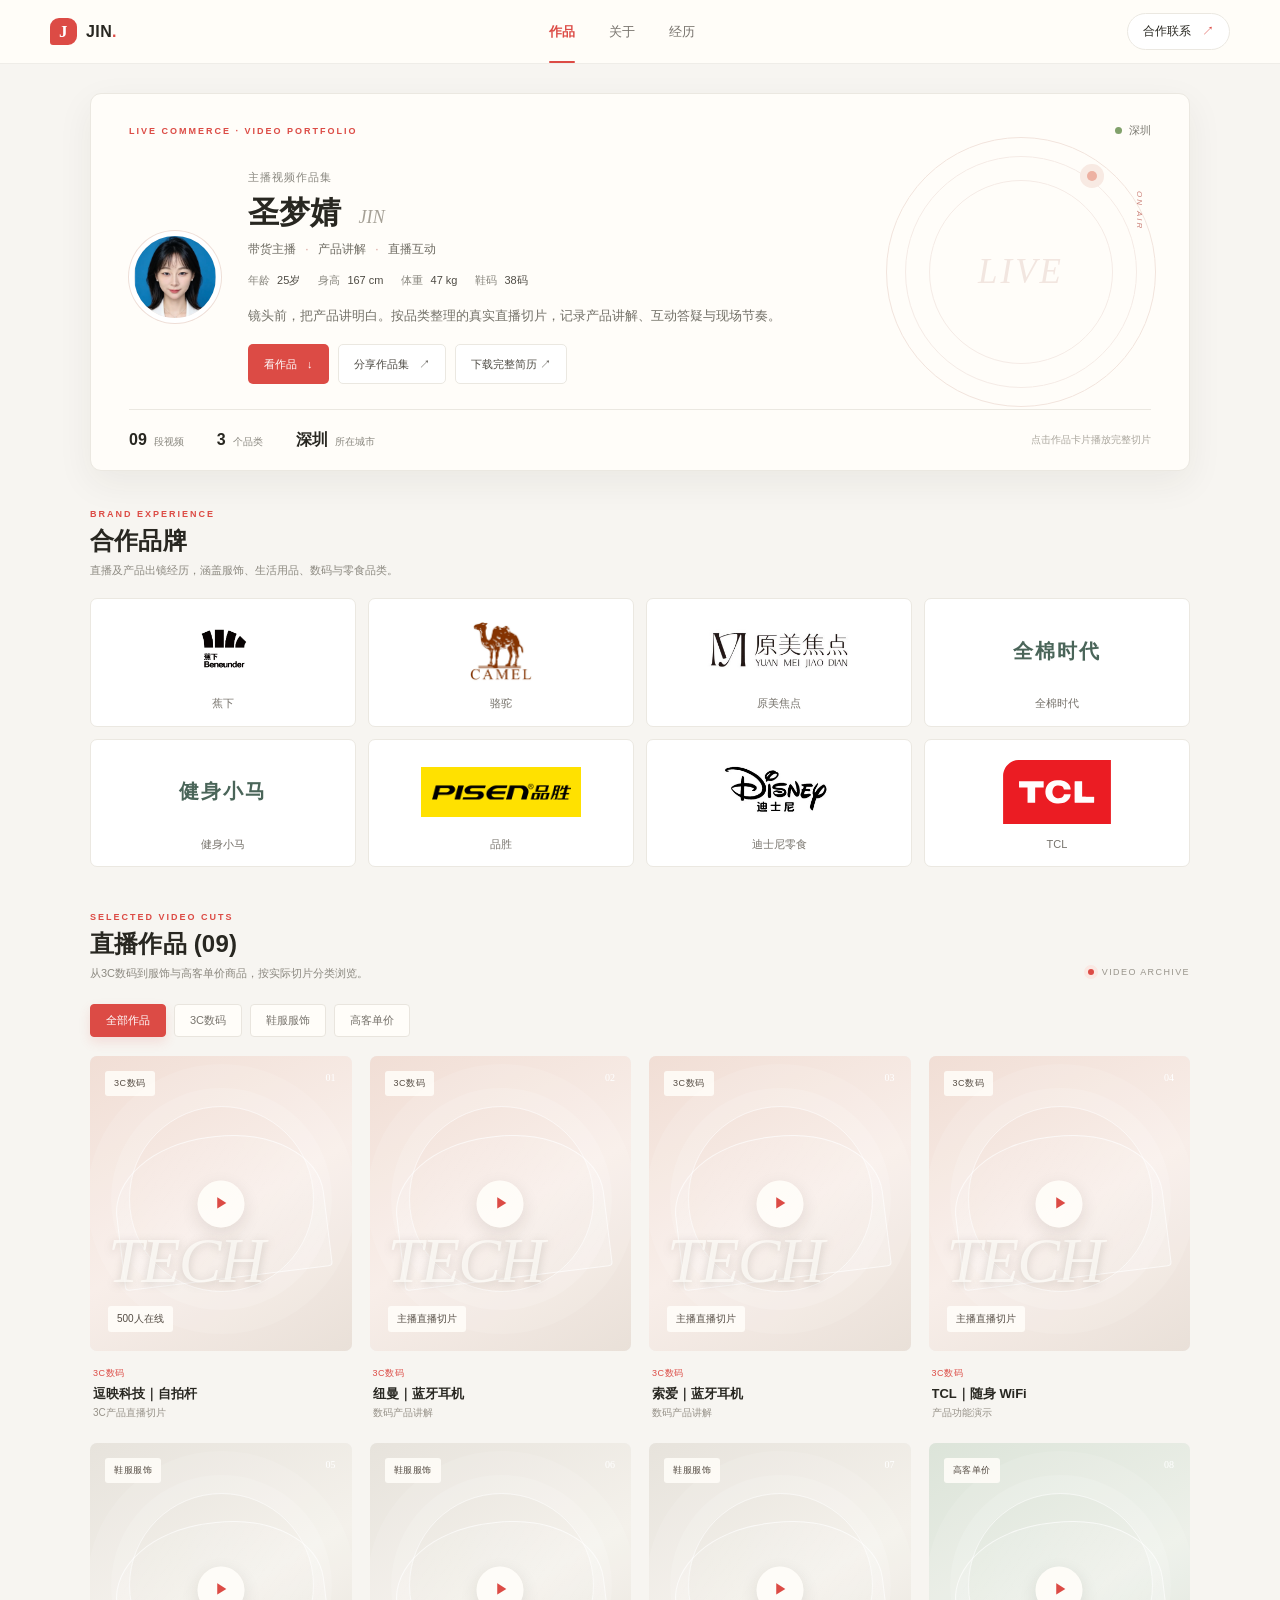
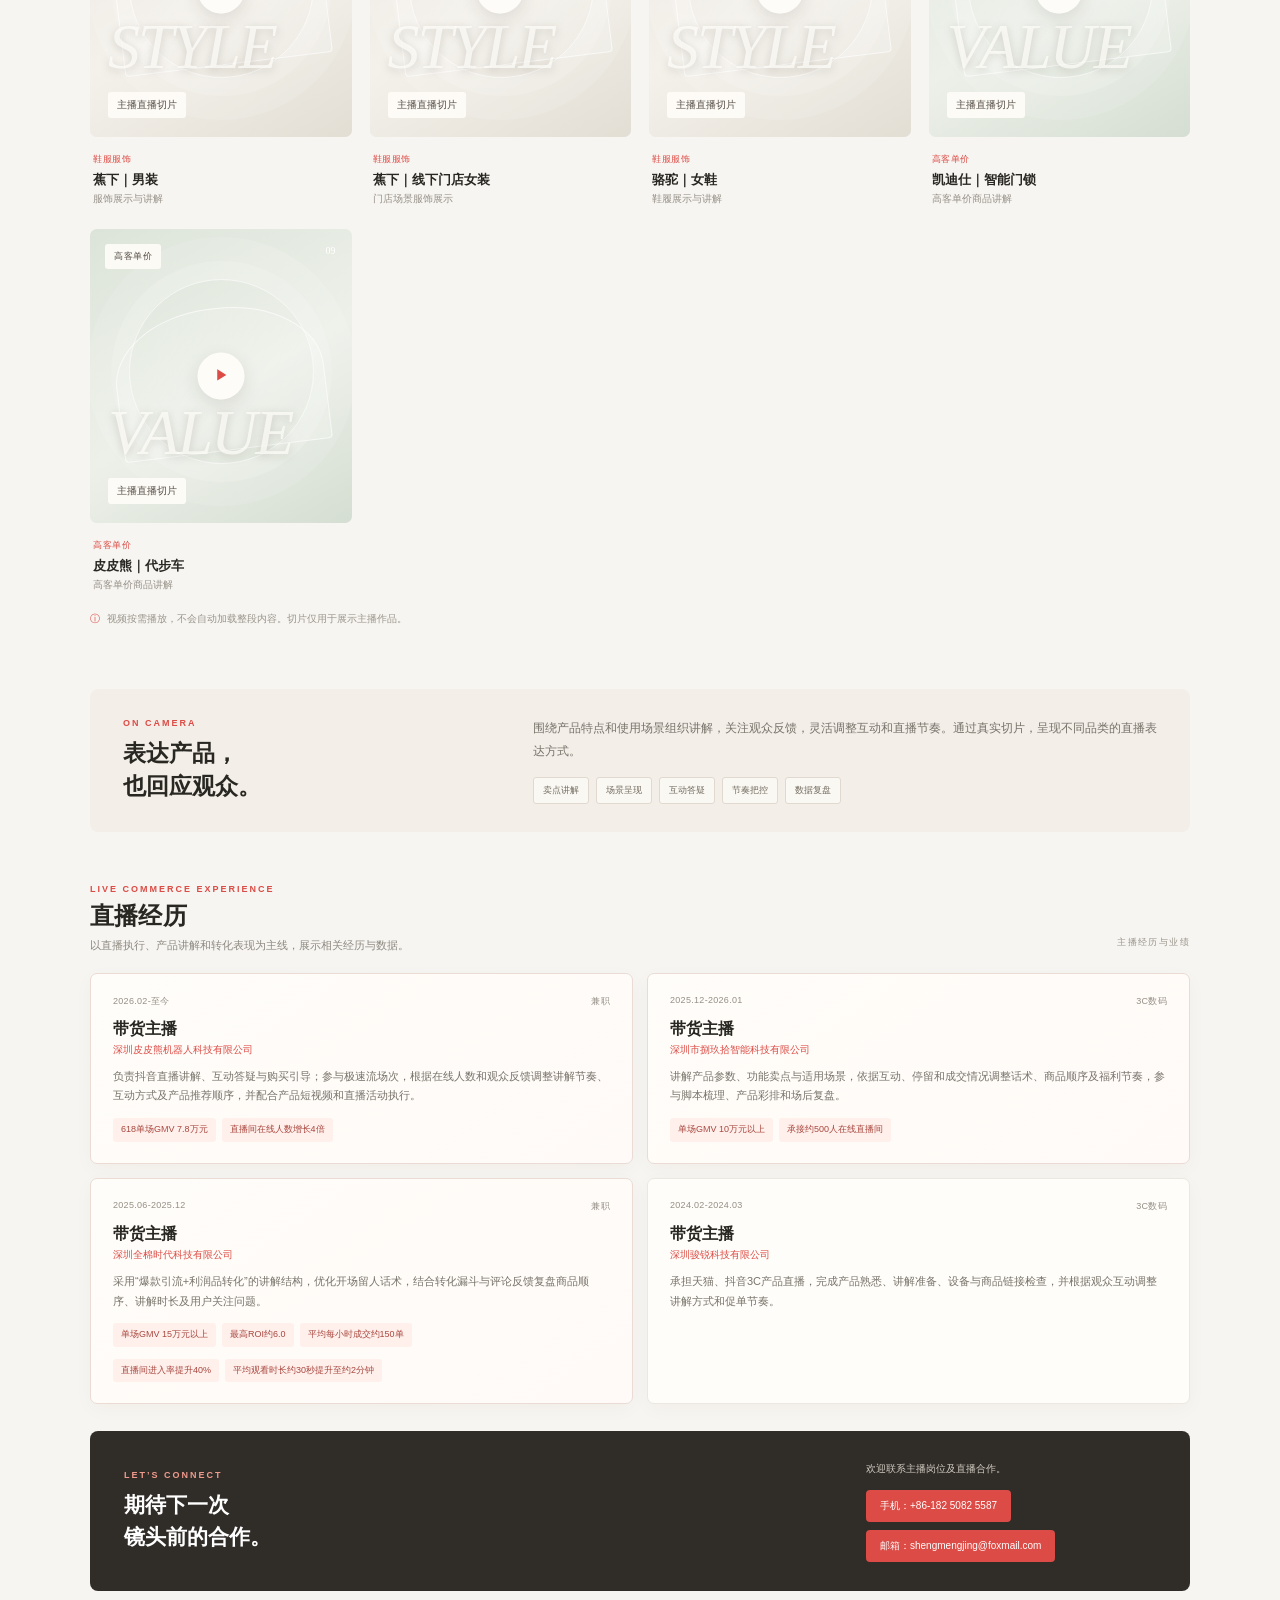
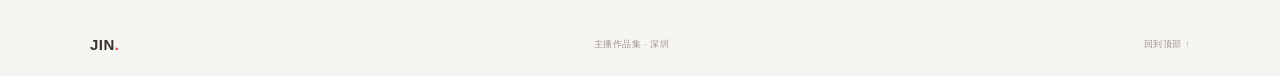
==== commit af3d2ec9: "更新主播作品集：清理旧版入口、增加品牌与资料、修复移动端按钮" ====
--- a/index.html
+++ b/index.html
@@ -1,149 +1,20 @@
 <!doctype html>
 <html lang="zh-CN">
 <head>
-  <meta http-equiv="refresh" content="0; url=./showcase.html">
   <meta charset="UTF-8">
   <meta name="viewport" content="width=device-width,initial-scale=1">
-  <meta name="theme-color" content="#f5f3ed">
-  <meta name="description" content="主播个人视频作品集，展示直播切片、产品讲解与短视频内容。">
-  <title>JIN · 主播视频作品集</title>
+  <meta name="theme-color" content="#fffdf9">
+  <meta name="description" content="圣梦婧带货主播作品集，展示直播切片、直播经历与合作联系方式。">
+  <meta http-equiv="refresh" content="0; url=./showcase.html">
+  <link rel="canonical" href="https://shengmengjing-portfolio.github.io/showcase.html">
+  <title>圣梦婧｜带货主播作品集</title>
   <style>
-    :root{--bg:#f5f3ed;--ink:#242821;--muted:#70746b;--line:#dcded4;--green:#405c3c;--lime:#d6e8a9;--white:#fffef9}
-    *{box-sizing:border-box}html{scroll-behavior:smooth;scroll-padding-top:90px}body{margin:0;background:var(--bg);color:var(--ink);font-family:Inter,-apple-system,BlinkMacSystemFont,"PingFang SC","Microsoft YaHei",sans-serif}button,a,input{font:inherit}a{color:inherit;text-decoration:none}button{cursor:pointer}button:focus-visible,a:focus-visible,input:focus-visible{outline:3px solid #78964b;outline-offset:5px}button:disabled{cursor:default}::selection{background:var(--lime)}.wrap{max-width:1200px;margin:auto;padding:0 44px}
-    header{position:sticky;top:0;z-index:10;background:#f5f3edf2;backdrop-filter:blur(14px);border-bottom:1px solid var(--line)}.nav{height:82px;display:flex;align-items:center;justify-content:space-between}.brand{font-size:26px;font-weight:850;letter-spacing:-1.5px}.brand i{font-style:normal;color:var(--green)}nav{display:flex;gap:30px;align-items:center;font-size:13px}.nav-contact{padding:11px 20px;border:1px solid var(--ink);border-radius:30px}.eyebrow{font-size:11px;letter-spacing:3px;text-transform:uppercase;font-weight:650}.hero{padding-top:77px;padding-bottom:70px;display:grid;grid-template-columns:1.2fr 1fr;gap:64px;align-items:center}.availability{display:inline-flex;gap:9px;align-items:center;font-size:12px;color:var(--green)}.dot{width:7px;height:7px;border-radius:50%;background:#719359}.hero h1{font-size:clamp(48px,6vw,76px);letter-spacing:-3px;line-height:1.15;margin:25px 0}.hero h1 .serif{font-family:Georgia,serif;font-weight:400;font-style:italic;color:var(--green)}.lead{font-size:20px;font-weight:500;line-height:1.6;max-width:480px}.desc{font-size:14px;line-height:1.9;color:var(--muted);max-width:440px}.actions{display:flex;gap:13px;margin:30px 0}.button{display:inline-flex;align-items:center;justify-content:center;gap:24px;border:1px solid var(--ink);background:transparent;color:var(--ink);padding:14px 23px;border-radius:6px;font-size:13px}.button.primary{background:var(--ink);color:white}.button:hover{transform:translateY(-2px)}.hero-note{font-size:11px;color:var(--muted);letter-spacing:1px}
-    .hero-art{min-height:410px;position:relative;border-radius:160px 160px 12px 12px;background:#e5e7da;overflow:hidden;display:flex;justify-content:center;align-items:center}.art-orbit{position:absolute;width:340px;height:340px;border:1px solid #bcc5b1;border-radius:50%}.art-orbit.second{width:440px;height:440px}.phone{width:182px;height:310px;border-radius:28px;background:#354734;transform:rotate(9deg);padding:10px;box-shadow:18px 28px 45px #28372128;position:relative}.phone-screen{height:100%;border:1px solid #b1c29e60;border-radius:20px;background:linear-gradient(155deg,#63815b,#2b3b2a);display:flex;align-items:center;justify-content:center;position:relative;overflow:hidden}.screen-word{font-family:Georgia,serif;font-size:67px;font-style:italic;color:#e9eddb;letter-spacing:-6px;transform:rotate(-9deg)}.screen-top{position:absolute;top:16px;left:17px;font-size:8px;color:#e0e6d7;letter-spacing:2px}.screen-bottom{position:absolute;bottom:21px;left:17px;right:17px;font-size:10px;color:#e0e6d7;border-top:1px solid #c6d1b94a;padding-top:12px;line-height:1.8}.floating-label{position:absolute;left:20px;bottom:37px;background:var(--white);border:1px solid #e1e2d8;box-shadow:0 8px 24px #2428210c;padding:14px 18px;border-radius:7px;font-size:11px;line-height:1.9;transform:rotate(-5deg)}.floating-label strong{display:block;font-size:14px}.art-corner{position:absolute;right:20px;top:30px;font-size:10px;letter-spacing:2px;color:#61715a;writing-mode:vertical-rl}.ticker{display:flex;flex-wrap:wrap;justify-content:space-between;gap:18px;padding:23px 0;border-top:1px solid var(--line);border-bottom:1px solid var(--line);font-size:12px;color:#535e4e}.ticker span:before{content:"";margin-right:0;color:transparent}
-    section{padding:65px 0}.section-head{display:flex;justify-content:space-between;align-items:end;gap:20px;margin-bottom:27px}.section-head h2{font-size:32px;font-weight:600;letter-spacing:-1px;margin:10px 0 0}.section-head p{font-size:12px;color:var(--muted)}.filters{display:flex;gap:8px;flex-wrap:wrap;margin-bottom:26px}.filter{border:1px solid var(--line);border-radius:30px;padding:9px 17px;background:transparent;font-size:12px;color:var(--muted)}.filter.active{background:var(--ink);border-color:var(--ink);color:white}.grid{display:grid;grid-template-columns:repeat(2,1fr);gap:32px 25px}.card{min-width:0}.thumb{width:100%;aspect-ratio:16/10;border:0;border-radius:9px;overflow:hidden;position:relative;display:flex;align-items:center;justify-content:center;background:#e0e4d6;color:var(--ink)}.card:nth-child(4n+2) .thumb{background:#e6dfd3}.card:nth-child(4n+3) .thumb{background:#dddfe2}.card:nth-child(4n+4) .thumb{background:#e4e1da}.thumb:after{position:absolute;inset:20px;border:1px solid #ffffff88;border-radius:3px;content:"";pointer-events:none}.thumb img{position:absolute;inset:0;width:100%;height:100%;object-fit:cover}.video-code{font-family:Georgia,serif;font-style:italic;font-size:84px;opacity:.16;letter-spacing:-7px}.play{position:absolute;width:55px;height:55px;border-radius:50%;background:#fffef9e6;display:grid;place-items:center;font-size:17px;padding-left:3px;box-shadow:0 6px 25px #00000008;transition:transform .2s}.thumb:hover .play{transform:scale(1.1)}.video-label{position:absolute;left:33px;top:32px;font-size:10px;letter-spacing:2px}.video-status{position:absolute;bottom:31px;right:32px;background:#fffef9de;padding:6px 10px;border-radius:3px;font-size:10px}.card-meta{display:flex;justify-content:space-between;gap:12px;align-items:center;margin-top:17px}.card h3{font-size:17px;margin:0;font-weight:600}.card-no{font-family:Georgia,serif;font-size:15px;color:var(--muted)}.card p{font-size:12px;line-height:1.8;color:var(--muted);margin:9px 0}.tags{display:flex;gap:7px;flex-wrap:wrap}.tag{font-size:10px;border:1px solid var(--line);padding:4px 7px;border-radius:3px;color:#66715d}.empty-note{font-size:12px;color:var(--muted);line-height:1.8;border-left:2px solid #a9b799;padding-left:12px;margin-top:27px}.about{border-top:1px solid var(--line);display:grid;grid-template-columns:1fr 1.5fr;gap:60px}.about h2{font-size:32px;margin:12px 0}.about-text{font-size:16px;line-height:2;margin-top:0}.skills{display:grid;grid-template-columns:repeat(3,1fr);gap:20px;margin-top:28px}.skill{border-top:1px solid var(--line);padding-top:15px}.skill b{font-size:13px}.skill p{font-size:12px;line-height:1.8;color:var(--muted)}.contact{padding:43px;border-radius:10px;background:#e1e8d6;display:flex;justify-content:space-between;align-items:center;gap:25px}.contact h2{font-size:30px;line-height:1.5;margin:8px 0}.contact p{font-size:13px;color:#5b6951;line-height:1.8}.contact-actions{display:flex;gap:10px;flex-wrap:wrap}.contact-status{font-size:12px;color:#5b6951;max-width:240px;line-height:1.8}.contact button{white-space:nowrap}footer{display:flex;justify-content:space-between;gap:15px;padding:28px 0;font-size:10px;color:var(--muted);border-top:1px solid var(--line);letter-spacing:1px}
-    dialog{border:1px solid var(--line);border-radius:12px;padding:0;background:var(--white);color:var(--ink);width:min(870px,94vw);max-height:90dvh}dialog::backdrop{background:#142013b8;backdrop-filter:blur(5px)}.dialog-head{display:flex;align-items:center;justify-content:space-between;gap:15px;padding:18px 22px;border-bottom:1px solid var(--line)}.dialog-head h3{margin:0;font-size:15px}.close{background:transparent;border:1px solid var(--line);border-radius:50%;width:32px;height:32px;font-size:20px}.dialog-body{padding:22px}.dialog-body video{width:100%;max-height:65dvh;background:#161b15;border-radius:6px;display:block}.placeholder{padding:34px 10px;text-align:center}.placeholder h4{font-size:21px;margin:0 0 14px}.placeholder p{font-size:13px;color:var(--muted);line-height:1.9;max-width:420px;margin:0 auto 22px}.placeholder input{max-width:100%;font-size:12px}.toast{position:fixed;bottom:25px;left:50%;transform:translateX(-50%);background:var(--ink);color:#fff;padding:12px 20px;font-size:12px;border-radius:5px;z-index:30;max-width:90vw;text-align:center}
-    @media(min-width:1500px){.hero{padding-top:95px;padding-bottom:90px}}@media(max-width:800px){.wrap{padding:0 24px}.hero{gap:28px;padding-top:42px;padding-bottom:42px}.hero h1{font-size:51px}.hero-art{min-height:355px}.phone{width:155px;height:265px}.floating-label{left:8px;font-size:9px;padding:10px}.floating-label strong{font-size:12px}.about{gap:30px}.skills{gap:10px}.contact{padding:28px}.contact h2{font-size:25px}}@media(max-width:580px){.wrap{padding:0 20px}.nav{height:68px}nav{gap:16px;font-size:12px}.nav-contact{padding:8px 12px}.hero{grid-template-columns:1fr;gap:30px}.hero h1{font-size:57px;margin:20px 0}.hero-art{min-height:310px;border-radius:130px 130px 8px 8px}.phone{height:260px}.floating-label{left:26px;bottom:26px}.art-orbit{width:280px;height:280px}.art-orbit.second{width:380px;height:380px}.lead{font-size:18px}.ticker{justify-content:start;gap:15px 24px;font-size:11px}section{padding:45px 0}.section-head{align-items:start}.section-head h2{font-size:28px}.section-head p{max-width:110px;line-height:1.8;margin:20px 0 0}.grid{grid-template-columns:1fr;gap:28px}.about{grid-template-columns:1fr;gap:15px}.skills{grid-template-columns:1fr}.skill p{margin-bottom:0}.contact{flex-direction:column;align-items:start;padding:26px}.contact h2{font-size:26px}footer{font-size:9px;letter-spacing:0}.button{padding:13px 19px}.hero-note{font-size:10px}}@media(prefers-reduced-motion:reduce){html{scroll-behavior:auto}*,*:before,*:after{transition:none!important}}
+    body{margin:0;padding:24px;font-family:-apple-system,BlinkMacSystemFont,"PingFang SC","Microsoft YaHei",sans-serif;color:#282721;background:#fffdf9}
+    a{color:#dc4b45}
   </style>
+  <script>window.location.replace("./showcase.html" + window.location.search + window.location.hash);</script>
 </head>
 <body>
-  <header><div class="wrap nav"><a class="brand" href="#" aria-label="返回首页">JIN<i>.</i></a><nav aria-label="主导航"><a href="#works">作品</a><a href="#about">关于</a><a class="nav-contact" href="#contact">联系合作 ↗</a></nav></div></header>
-  <main class="wrap">
-    <section class="hero">
-      <div>
-        <div class="availability"><span class="dot"></span><span id="location">深圳 · 主播作品档案</span></div>
-        <h1>你好，我是<span id="name">圣梦婧</span>。<br><span class="serif">On air,</span> 用心表达。</h1>
-        <p class="lead" id="introduction">把产品讲清楚，让观众愿意多停留一会。</p>
-        <p class="desc" id="description">关注产品表达、直播互动与节奏把控。这里用于展示直播切片、产品讲解和短视频作品。</p>
-        <div class="actions"><a class="button primary" href="#works">浏览视频作品 <span>↗</span></a><a class="button" href="#contact">联系合作 <span>→</span></a></div>
-        <div class="hero-note">LIVE COMMERCE / PRODUCT STORYTELLING</div>
-      </div>
-      <div class="hero-art" role="img" aria-label="以手机和JIN字样组成的主播作品集装饰插画">
-        <div class="art-orbit"></div><div class="art-orbit second"></div>
-        <div class="phone"><div class="phone-screen"><span class="screen-top">PERSONAL PORTFOLIO</span><span class="screen-word">Jin.</span><div class="screen-bottom">让每一次讲解<br>都有值得被听见的理由。</div></div></div>
-        <div class="floating-label">PRODUCT × CONTENT<strong>讲解 · 互动 · 节奏</strong></div><span class="art-corner">A VOICE BEHIND THE PRODUCT</span>
-      </div>
-    </section>
-    <div class="ticker" aria-label="能力方向"><span>产品讲解</span><span>直播互动</span><span>场景表达</span><span>内容剪辑</span><span>数据复盘</span></div>
-    <section id="works">
-      <div class="section-head"><div><div class="eyebrow">SELECTED WORK</div><h2>让作品说话。</h2></div><p>直播切片 / 产品讲解 / 短视频</p></div>
-      <div class="filters" id="filters" aria-label="作品分类"></div>
-      <div class="grid" id="video-grid"></div>
-      <p class="empty-note" id="empty-note">作品位已预留，真实视频待补充。当前没有公开视频，不代表实际合作案例。</p>
-    </section>
-    <section class="about" id="about">
-      <div><div class="eyebrow">BEHIND THE CAMERA</div><h2>不只出镜，<br>也关心内容本身。</h2></div>
-      <div><p class="about-text">好的讲解，从理解产品和观众开始。把复杂信息讲得清楚，把真实使用场景讲得具体，再根据互动反馈调整节奏。</p>
-        <div class="skills"><div class="skill"><b>01 / 卖点表达</b><p>从功能、需求和使用场景中，找到容易理解的讲解切入点。</p></div><div class="skill"><b>02 / 现场互动</b><p>关注观众提问与即时反馈，配合直播流程组织内容。</p></div><div class="skill"><b>03 / 复盘调整</b><p>结合内容表现和直播反馈，持续调整表达与节奏。</p></div></div>
-      </div>
-    </section>
-    <section id="contact"><div class="contact"><div><div class="eyebrow">LET’S TALK</div><h2>下一场直播，<br>聊聊我们能做什么。</h2><p>主播岗位 · 直播合作 · 产品视频</p></div><div id="contact-actions" class="contact-actions"></div></div></section>
-    <footer><span id="copyright">© JIN · 主播视频作品集</span><span>认真表达，真实呈现。 ↑ <a href="#">返回顶部</a></span></footer>
-  </main>
-  <dialog id="video-dialog" aria-labelledby="dialog-title"><div class="dialog-head"><h3 id="dialog-title">视频作品</h3><button class="close" id="close-dialog" aria-label="关闭视频">×</button></div><div class="dialog-body" id="dialog-body"></div></dialog>
-  <script src="./portfolio.config.js?v=resume-2026-11-13-contact"></script>
-  <script>
-    (() => {
-      const c = window.PORTFOLIO || {};
-      const $ = id => document.getElementById(id);
-      const videos = Array.isArray(c.videos) ? c.videos : [];
-      const safeUrl = value => {
-        if (typeof value !== "string" || !value.trim()) return "";
-        try { const u = new URL(value, location.href); return ["http:", "https:"].includes(u.protocol) ? u.href : ""; } catch { return ""; }
-      };
-      const text = (tag, content, cls) => { const e = document.createElement(tag); e.textContent = content; if (cls) e.className = cls; return e; };
-      if (c.name) { $("name").textContent = c.name; document.title = `${c.name} · 主播视频作品集`; }
-      $("location").textContent = `${c.city || "深圳"} · 主播作品档案`;
-      if (c.introduction) $("introduction").textContent = c.introduction;
-      if (c.description) $("description").textContent = c.description;
-      $("copyright").textContent = `© ${new Date().getFullYear()} ${c.englishName || "JIN"} · 主播视频作品集`;
-      let objectUrl = null;
-      const dialog = $("video-dialog");
-      function cleanup() {
-        const v = dialog.querySelector("video");
-        if (v) { v.pause(); v.removeAttribute("src"); v.load(); }
-        if (objectUrl) { URL.revokeObjectURL(objectUrl); objectUrl = null; }
-        $("dialog-body").replaceChildren();
-      }
-      function mountVideo(src, title) {
-        const v = document.createElement("video");
-        v.controls = true; v.playsInline = true; v.preload = "metadata"; v.src = src;
-        v.setAttribute("aria-label", title);
-        const error = text("p", "视频无法加载。请检查地址是否公开可访问，以及视频是否为浏览器支持的格式。", "empty-note");
-        error.hidden = true; v.addEventListener("error", () => { error.hidden = false; });
-        $("dialog-body").replaceChildren(v, error);
-      }
-      function openVideo(item) {
-        cleanup(); $("dialog-title").textContent = item.title;
-        if (safeUrl(item.src)) mountVideo(safeUrl(item.src), item.title);
-        else {
-          const box = document.createElement("div"); box.className = "placeholder";
-          box.append(text("h4", "这一段，留给真实作品。"), text("p", "该作品尚未配置公开视频。你可以选择本机视频预览，但不会上传；其他访客看不到本次选择。"));
-          const input = document.createElement("input"); input.type = "file"; input.accept = "video/*"; input.setAttribute("aria-label", "选择本机视频，仅本机预览");
-          input.addEventListener("change", () => {
-            const file = input.files && input.files[0];
-            if (!file) return;
-            if (file.type && !file.type.startsWith("video/")) { toast("请选择视频文件"); return; }
-            objectUrl = URL.createObjectURL(file); mountVideo(objectUrl, item.title);
-          });
-          box.append(input); $("dialog-body").append(box);
-        }
-        dialog.showModal();
-      }
-      function render(filter = "全部作品") {
-        $("video-grid").replaceChildren();
-        videos.filter(v => filter === "全部作品" || v.category === filter).forEach((item, index) => {
-          const article = document.createElement("article"); article.className = "card";
-          const button = document.createElement("button"); button.className = "thumb"; button.type = "button"; button.setAttribute("aria-label", `${safeUrl(item.src) ? "播放" : "查看待补充作品"}：${item.title}`);
-          if (safeUrl(item.poster)) { const img = document.createElement("img"); img.src = safeUrl(item.poster); img.alt = ""; img.loading = "lazy"; button.append(img); }
-          else button.append(text("span", c.englishName || "Jin.", "video-code"));
-          button.append(text("span", "▶", "play"), text("span", item.category || "视频作品", "video-label"), text("span", safeUrl(item.src) ? "播放作品 ↗" : "待添加视频", "video-status"));
-          button.addEventListener("click", () => openVideo(item));
-          const meta = document.createElement("div"); meta.className = "card-meta"; meta.append(text("h3", item.title), text("span", String(index + 1).padStart(2, "0"), "card-no"));
-          const tags = document.createElement("div"); tags.className = "tags"; (Array.isArray(item.tags) ? item.tags : []).forEach(t => tags.append(text("span", t, "tag")));
-          article.append(button, meta, text("p", item.subtitle || ""), tags); $("video-grid").append(article);
-        });
-      }
-      ["全部作品", ...new Set(videos.map(v => v.category).filter(Boolean))].forEach((label, index) => {
-        const b = text("button", label, "filter" + (index === 0 ? " active" : "")); b.type = "button"; b.setAttribute("aria-pressed", index === 0 ? "true" : "false");
-        b.addEventListener("click", () => { document.querySelectorAll(".filter").forEach(x => { x.classList.toggle("active", x === b); x.setAttribute("aria-pressed", x === b ? "true" : "false"); }); render(label); });
-        $("filters").append(b);
-      });
-      const ready = videos.filter(v => safeUrl(v.src)).length;
-      $("empty-note").hidden = ready === videos.length && videos.length > 0;
-      if (ready) $("empty-note").textContent = "部分作品仍在整理中，标注“待添加视频”的作品位暂无公开视频。";
-      function toast(message) {
-        document.querySelector(".toast")?.remove(); const el = text("div", message, "toast"); el.setAttribute("role", "status"); document.body.append(el); setTimeout(() => el.remove(), 4000);
-      }
-      const contact = $("contact-actions");
-      if (typeof c.phone === "string" && /^[+\d\s()-]{8,24}$/.test(c.phone)) {
-        const a = text("a", `手机：${c.phone}`, "button primary"); a.href = `tel:${c.phone.replace(/[^\d+]/g, "")}`; contact.append(a);
-      }
-      if (typeof c.email === "string" && /^[^\s@]+@[^\s@]+\.[^\s@]+$/.test(c.email)) {
-        const a = text("a", `邮箱：${c.email}`, "button"); a.href = `mailto:${encodeURIComponent(c.email)}`; contact.append(a);
-      }
-      if (typeof c.wechat === "string" && c.wechat.trim()) {
-        const b = text("button", "复制微信号", "button"); b.type = "button";
-        b.addEventListener("click", async () => { try { await navigator.clipboard.writeText(c.wechat); toast("微信号已复制"); } catch { toast(`微信号：${c.wechat}`); } }); contact.append(b);
-      }
-      if (safeUrl(c.resumeUrl)) { const a = text("a", "查看简历 ↗", "button"); a.href = safeUrl(c.resumeUrl); a.target = "_blank"; a.rel = "noopener noreferrer"; contact.append(a); }
-      if (!contact.children.length) contact.append(text("p", "联系方式尚未公开，可通过分享此页面的人联系本人。", "contact-status"));
-      $("close-dialog").addEventListener("click", () => dialog.close());
-      dialog.addEventListener("close", cleanup);
-      dialog.addEventListener("click", e => { const r = dialog.getBoundingClientRect(); if (e.target === dialog && (e.clientX < r.left || e.clientX > r.right || e.clientY < r.top || e.clientY > r.bottom)) dialog.close(); });
-      render();
-    })();
-  </script>
+  <noscript><p>如果没有自动跳转，请<a href="./showcase.html">点击这里打开最新作品集</a>。</p></noscript>
 </body>
 </html>
